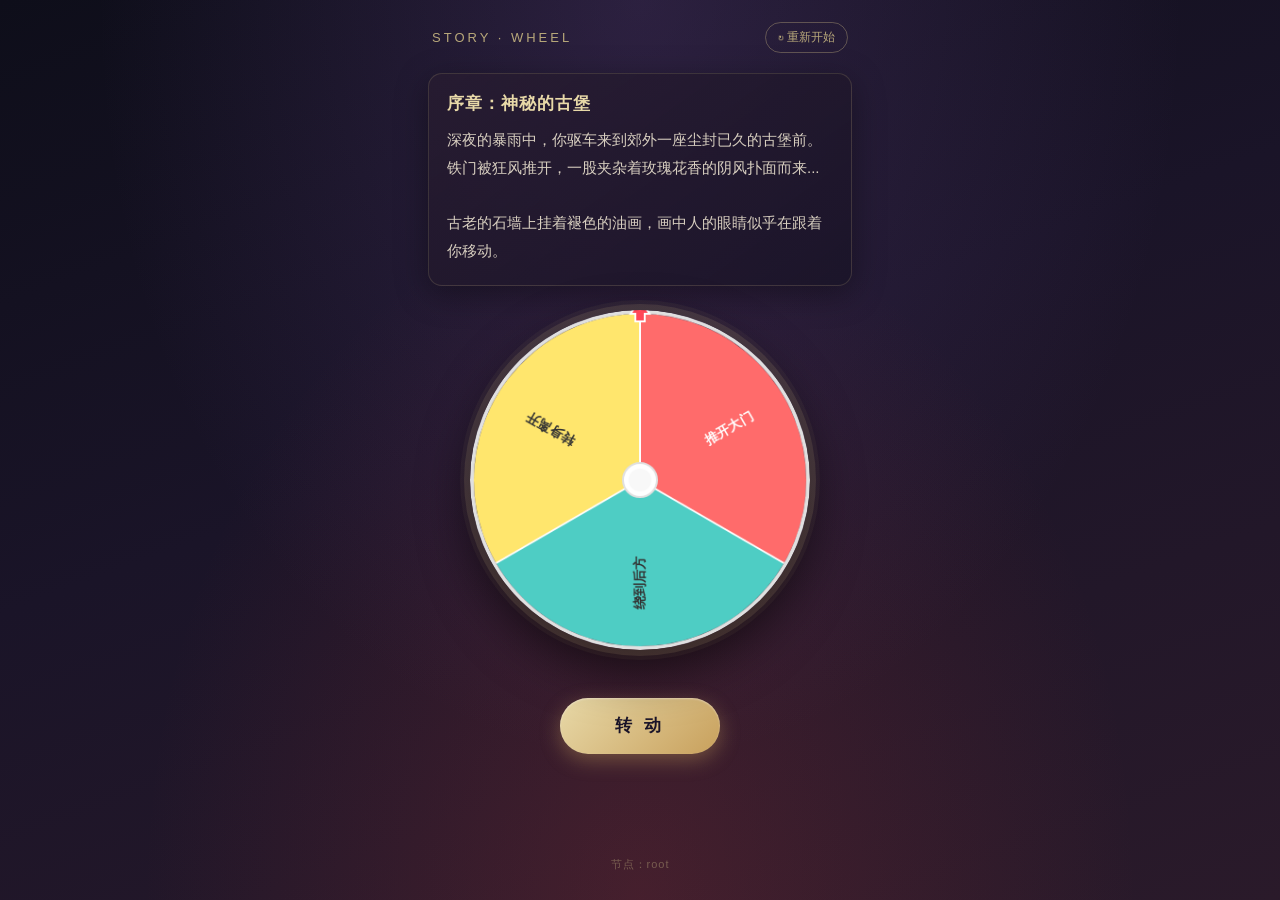
==== index.html @ 7b937f04 "init" ====
<!DOCTYPE html>
<html lang="zh-CN">
<head>
  <meta charset="UTF-8" />
  <meta name="viewport" content="width=device-width, initial-scale=1.0" />
  <title>转盘故事 · 入口</title>
  <script src="js/core/Config.js"></script>
  <script src="js/core/Storage.js"></script>
  <script>
    (function () {
      try {
        const s = Storage.get(CONFIG.STORAGE_KEYS.ADMIN_SESSION);
        if (s && s.loggedIn) {
          location.replace('admin-dashboard.html');
          return;
        }
      } catch (e) {}
      location.replace('play.html');
    })();
  </script>
</head>
<body>
</body>
</html>
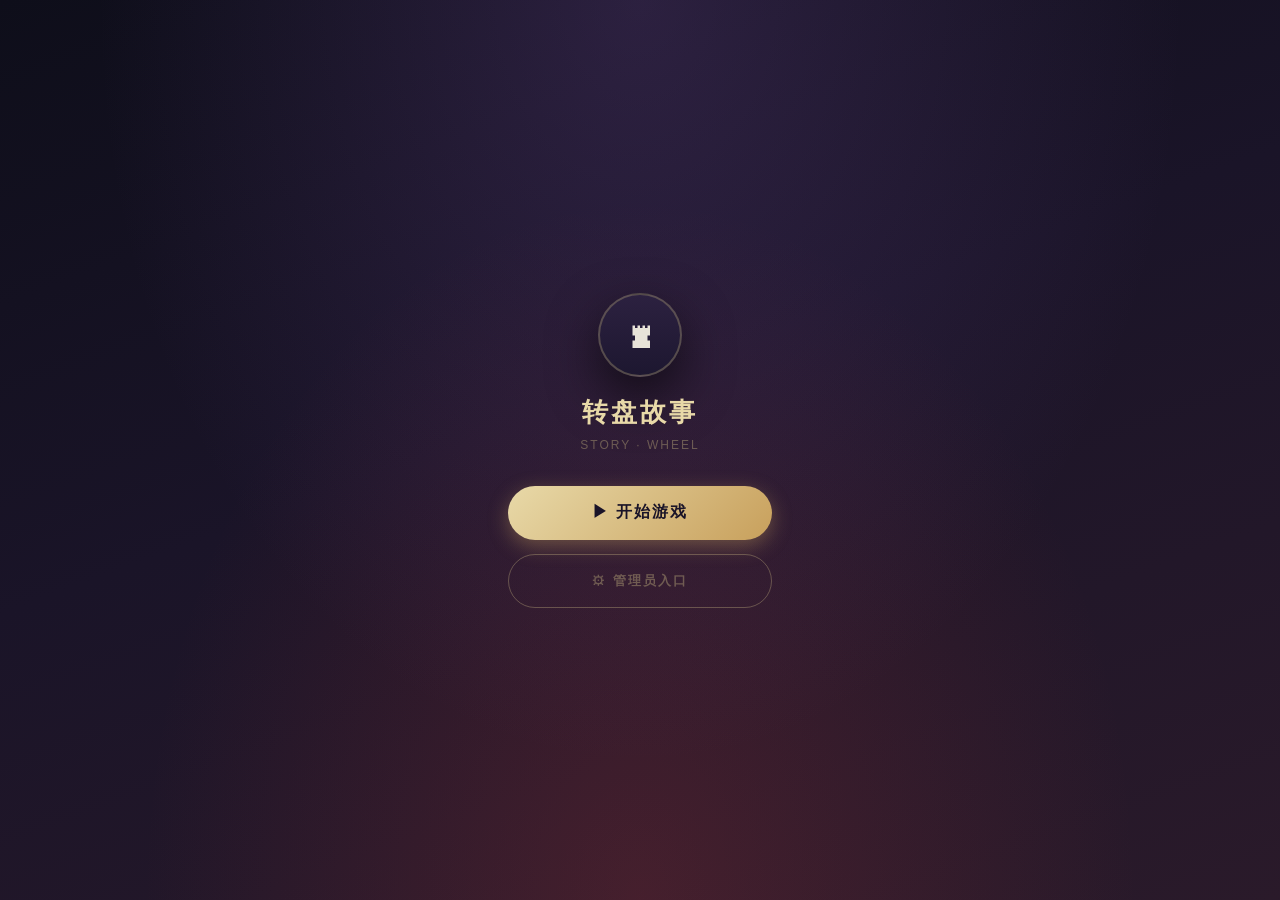
==== commit 5c965517: "V2??:????3s?????????????????BGM??????? - ?????????3s???:?????????,?????????,?????????? - ??????????(" ====
--- a/index.html
+++ b/index.html
@@ -2,23 +2,119 @@
 <html lang="zh-CN">
 <head>
   <meta charset="UTF-8" />
-  <meta name="viewport" content="width=device-width, initial-scale=1.0" />
-  <title>转盘故事 · 入口</title>
-  <script src="js/core/Config.js"></script>
-  <script src="js/core/Storage.js"></script>
+  <meta name="viewport" content="width=device-width, initial-scale=1.0, maximum-scale=1.0, user-scalable=no, viewport-fit=cover" />
+  <meta name="apple-mobile-web-app-capable" content="yes" />
+  <meta name="apple-mobile-web-app-status-bar-style" content="black-translucent" />
+  <meta name="theme-color" content="#1a1428" />
+  <title>转盘故事 · STORY WHEEL</title>
+  <link rel="stylesheet" href="css/play.css?v=20260905c" />
+  <script src="js/core/Config.js?v=20260905c"></script>
+  <script src="js/core/Storage.js?v=20260905c"></script>
+  <style>
+    body {
+      margin: 0;
+      min-height: 100vh;
+      min-height: -webkit-fill-available;
+      background: var(--page-bg);
+      display: flex;
+      align-items: center;
+      justify-content: center;
+      font-family: inherit;
+    }
+    .home-card {
+      text-align: center;
+      padding: 40px 28px;
+      max-width: 320px;
+      width: calc(100% - 48px);
+    }
+    .home-logo {
+      width: 84px;
+      height: 84px;
+      margin: 0 auto 18px;
+      border-radius: 50%;
+      border: 2px solid var(--modal-border);
+      background: var(--modal-bg);
+      display: flex;
+      align-items: center;
+      justify-content: center;
+      font-size: 40px;
+      box-shadow: var(--wheel-shadow);
+    }
+    .home-title {
+      font-size: 26px;
+      font-weight: 700;
+      letter-spacing: 3px;
+      color: var(--text-title);
+      margin: 0 0 8px;
+    }
+    .home-sub {
+      font-size: 12px;
+      letter-spacing: 2px;
+      color: var(--text-hint);
+      margin-bottom: 34px;
+    }
+    .home-btn {
+      display: flex;
+      align-items: center;
+      justify-content: center;
+      gap: 8px;
+      width: 100%;
+      height: 54px;
+      border-radius: 27px;
+      font-size: 16px;
+      font-weight: 600;
+      letter-spacing: 2px;
+      font-family: inherit;
+      cursor: pointer;
+      touch-action: manipulation;
+      transition: transform 0.15s, opacity 0.2s;
+    }
+    .home-btn:active { transform: scale(0.96); }
+    .home-btn-primary {
+      border: none;
+      color: var(--btn-solid-text);
+      background: var(--btn-solid-bg);
+      box-shadow: var(--btn-solid-shadow);
+      margin-bottom: 14px;
+    }
+    .home-btn-secondary {
+      border: 1px solid var(--fab-border);
+      background: transparent;
+      color: var(--text-hint);
+      font-size: 13px;
+    }
+  </style>
+</head>
+<body>
+
+  <div class="home-card">
+    <div class="home-logo">♜</div>
+    <h1 class="home-title">转盘故事</h1>
+    <div class="home-sub">STORY · WHEEL</div>
+    <button class="home-btn home-btn-primary" id="startBtn">▶ 开始游戏</button>
+    <button class="home-btn home-btn-secondary" id="adminEntryBtn">⚙ 管理员入口</button>
+  </div>
+
   <script>
     (function () {
-      try {
-        const s = Storage.get(CONFIG.STORAGE_KEYS.ADMIN_SESSION);
-        if (s && s.loggedIn) {
-          location.replace('admin-dashboard.html');
-          return;
-        }
-      } catch (e) {}
-      location.replace('play.html');
+      'use strict';
+
+      document.getElementById('startBtn').addEventListener('click', function () {
+        // 时间戳防缓存，确保进入的总是最新游玩页
+        location.href = 'play.html?_=' + Date.now();
+      });
+
+      document.getElementById('adminEntryBtn').addEventListener('click', function () {
+        // 已登录管理员直接进后台，否则前往独立登录页
+        var loggedIn = false;
+        try {
+          var s = Storage.get(CONFIG.STORAGE_KEYS.ADMIN_SESSION);
+          loggedIn = !!(s && s.loggedIn);
+        } catch (e) {}
+        location.href = loggedIn ? 'admin-dashboard.html' : 'admin-login.html';
+      });
     })();
   </script>
-</head>
-<body>
+
 </body>
 </html>
--- a/css/play.css
+++ b/css/play.css
@@ -0,0 +1,920 @@
+/* ============ 主题变量（暗夜=默认，白昼=data-theme='light'） ============ */
+
+:root {
+  --page-bg:
+    radial-gradient(ellipse at top, rgba(120, 80, 160, 0.25), transparent 60%),
+    radial-gradient(ellipse at bottom, rgba(200, 60, 60, 0.2), transparent 55%),
+    linear-gradient(160deg, #0e0e1a 0%, #1a1428 45%, #2a1a2a 100%);
+  --text-main: #e8e3d8;
+  --text-title: #e8d9a8;
+  --text-body: #d8cfc0;
+  --text-accent: #b8a87a;
+  --text-hint: rgba(184, 168, 122, 0.45);
+
+  --card-bg: linear-gradient(145deg, rgba(40, 28, 48, 0.75), rgba(26, 20, 40, 0.85));
+  --card-border: rgba(184, 168, 122, 0.2);
+  --card-shadow: 0 8px 32px rgba(0, 0, 0, 0.35);
+
+  --chip-bg: rgba(184, 168, 122, 0.08);
+  --chip-border: rgba(184, 168, 122, 0.2);
+
+  --btn-solid-text: #1a1428;
+  --btn-solid-bg: linear-gradient(135deg, #e8d9a8 0%, #c8a05c 100%);
+  --btn-solid-shadow: 0 6px 20px rgba(200, 160, 92, 0.4);
+
+  --fate-text: #c9b8ff;
+  --fate-border: rgba(170, 150, 218, 0.55);
+  --fate-bg: rgba(170, 150, 218, 0.12);
+  --fate-bg-active: rgba(170, 150, 218, 0.28);
+
+  --wheel-ring: rgba(184, 168, 122, 0.15);
+  --wheel-ring-soft: rgba(184, 168, 122, 0.06);
+  --wheel-shadow: 0 20px 50px rgba(0, 0, 0, 0.6);
+
+  --overlay-mask: rgba(8, 5, 15, 0.72);
+  --modal-bg: linear-gradient(180deg, #2c2140, #1d1730); /* 垂直渐变：侧边栏把手与抽屉同高，接缝处渐变相位一致，无缝融合 */
+  --modal-border: rgba(184, 168, 122, 0.35);
+  --modal-input-bg: rgba(0, 0, 0, 0.3);
+  --modal-input-border: rgba(184, 168, 122, 0.35);
+
+  --fab-bg: rgba(40, 28, 48, 0.85);
+  --fab-border: rgba(184, 168, 122, 0.4);
+  --fab-text: #b8a87a;
+
+  --theme-dot-border: rgba(255, 255, 255, 0.35);
+  --theme-dot-active: #e8d9a8;
+
+  --history-item-bg: rgba(255, 255, 255, 0.035);
+  --history-item-border: rgba(184, 168, 122, 0.15);
+  --scrollbar-thumb: rgba(184, 168, 122, 0.3);
+
+  --ending-badge-bg: rgba(200, 80, 80, 0.25);
+  --ending-badge-text: #f4a8a0;
+  --ending-badge-border: rgba(200, 80, 80, 0.4);
+
+  --toast-bg: rgba(184, 168, 122, 0.08);
+  --error-text: #f4a8a0;
+}
+
+body[data-theme='light'] {
+  --page-bg:
+    radial-gradient(ellipse at top, rgba(255, 226, 160, 0.55), transparent 60%),
+    radial-gradient(ellipse at bottom, rgba(255, 190, 170, 0.35), transparent 55%),
+    linear-gradient(160deg, #f7f2e5 0%, #fdfaf2 45%, #f2ecdc 100%);
+  --text-main: #3a3428;
+  --text-title: #8a6a20;
+  --text-body: #4c4438;
+  --text-accent: #9a7b2e;
+  --text-hint: rgba(122, 100, 50, 0.5);
+
+  --card-bg: linear-gradient(145deg, rgba(255, 255, 255, 0.92), rgba(248, 242, 228, 0.92));
+  --card-border: rgba(150, 120, 60, 0.25);
+  --card-shadow: 0 8px 32px rgba(120, 90, 40, 0.18);
+
+  --chip-bg: rgba(150, 120, 60, 0.08);
+  --chip-border: rgba(150, 120, 60, 0.25);
+
+  --btn-solid-text: #fffaf0;
+  --btn-solid-bg: linear-gradient(135deg, #c8a05c 0%, #a87f38 100%);
+  --btn-solid-shadow: 0 6px 20px rgba(170, 130, 60, 0.35);
+
+  --fate-text: #6a4fc0;
+  --fate-border: rgba(120, 95, 200, 0.5);
+  --fate-bg: rgba(120, 95, 200, 0.1);
+  --fate-bg-active: rgba(120, 95, 200, 0.24);
+
+  --wheel-ring: rgba(150, 120, 60, 0.22);
+  --wheel-ring-soft: rgba(150, 120, 60, 0.1);
+  --wheel-shadow: 0 20px 50px rgba(120, 90, 40, 0.28);
+
+  --overlay-mask: rgba(60, 50, 35, 0.55);
+  --modal-bg: linear-gradient(180deg, #fffdf6, #f4eddc); /* 同上，垂直渐变保证把手无缝 */
+  --modal-border: rgba(150, 120, 60, 0.4);
+  --modal-input-bg: rgba(255, 255, 255, 0.85);
+  --modal-input-border: rgba(150, 120, 60, 0.4);
+
+  --fab-bg: rgba(255, 252, 244, 0.92);
+  --fab-border: rgba(150, 120, 60, 0.45);
+  --fab-text: #9a7b2e;
+
+  --theme-dot-border: rgba(90, 70, 35, 0.4);
+  --theme-dot-active: #9a7b2e;
+
+  --history-item-bg: rgba(150, 120, 60, 0.06);
+  --history-item-border: rgba(150, 120, 60, 0.18);
+  --scrollbar-thumb: rgba(150, 120, 60, 0.35);
+
+  --ending-badge-bg: rgba(200, 80, 80, 0.14);
+  --ending-badge-text: #c05050;
+  --ending-badge-border: rgba(200, 80, 80, 0.35);
+
+  --toast-bg: rgba(150, 120, 60, 0.08);
+  --error-text: #c05050;
+}
+
+/* ============ 基础 ============ */
+
+* { box-sizing: border-box; margin: 0; padding: 0; -webkit-tap-highlight-color: transparent; }
+
+html, body {
+  width: 100%;
+  height: 100%;
+  font-family: -apple-system, BlinkMacSystemFont, "PingFang SC", "Microsoft YaHei", sans-serif;
+  color: var(--text-main);
+  overflow-x: hidden;
+  -webkit-font-smoothing: antialiased;
+  -moz-osx-font-smoothing: grayscale;
+  touch-action: manipulation;
+  overscroll-behavior-y: none;
+  text-size-adjust: 100%;
+}
+
+body {
+  min-height: 100vh;
+  min-height: -webkit-fill-available;
+  min-height: fill-available;
+  background: var(--page-bg);
+  background-attachment: fixed;
+  padding-top: env(safe-area-inset-top);
+  padding-bottom: env(safe-area-inset-bottom);
+  padding-left: env(safe-area-inset-left);
+  padding-right: env(safe-area-inset-right);
+  transition: background 0.35s ease, color 0.35s ease;
+}
+
+.page {
+  max-width: 460px;
+  margin: 0 auto;
+  min-height: 100vh;
+  min-height: -webkit-fill-available;
+  padding: 16px 18px 28px;
+  display: flex;
+  flex-direction: column;
+  gap: 14px;
+}
+
+/* ============ 顶部导航 ============ */
+
+.nav-bar {
+  display: flex;
+  align-items: center;
+  justify-content: space-between;
+  padding: 6px 4px;
+  gap: 8px;
+}
+
+.nav-title {
+  font-size: 13px;
+  color: var(--text-accent);
+  letter-spacing: 3px;
+  text-transform: uppercase;
+  font-weight: 500;
+  flex: 1;
+  text-align: center;
+}
+
+.nav-home,
+.nav-restart {
+  background: transparent;
+  border: 1px solid var(--fab-border);
+  color: var(--text-accent);
+  font-size: 12px;
+  padding: 6px 12px;
+  border-radius: 18px;
+  cursor: pointer;
+  transition: background 0.15s, transform 0.1s;
+  font-family: inherit;
+  white-space: nowrap;
+  min-height: 30px;
+}
+
+/* 背景音乐开关：静音时按钮变灰、音符上叠加斜杠 */
+.nav-bgm {
+  width: 30px;
+  height: 30px;
+  border-radius: 50%;
+  background: transparent;
+  border: 1px solid var(--fab-border);
+  color: var(--text-accent);
+  font-size: 15px;
+  display: flex;
+  align-items: center;
+  justify-content: center;
+  cursor: pointer;
+  padding: 0;
+  font-family: inherit;
+  touch-action: manipulation;
+  transition: color 0.2s, border-color 0.2s, opacity 0.2s, transform 0.1s;
+  flex-shrink: 0;
+}
+.nav-bgm:active { transform: scale(0.92); }
+
+.bgm-note {
+  position: relative;
+  display: inline-block;
+  line-height: 1;
+}
+/* 静音斜杠：覆盖在音符上的 45° 短线 */
+.bgm-note::after {
+  content: '';
+  position: absolute;
+  left: -4px;
+  right: -4px;
+  top: 50%;
+  height: 1.6px;
+  border-radius: 1px;
+  background: currentColor;
+  transform: translateY(-50%) rotate(-45deg);
+  opacity: 0;
+  transition: opacity 0.15s;
+}
+
+.nav-bgm.muted {
+  color: var(--text-hint);
+  border-color: var(--fab-border);
+  opacity: 0.75;
+}
+.nav-bgm.muted .bgm-note::after { opacity: 1; }
+.nav-home:active,
+.nav-restart:active { background: var(--chip-bg); transform: scale(0.96); }
+.nav-restart:disabled { opacity: 0.4; cursor: not-allowed; }
+
+/* ============ 故事卡片 ============ */
+
+.story-card {
+  background: var(--card-bg);
+  border: 1px solid var(--card-border);
+  border-radius: 14px;
+  padding: 18px 18px 20px;
+  box-shadow: var(--card-shadow);
+  transition: opacity 0.2s, transform 0.2s, background 0.35s;
+}
+
+.story-card.card-transition {
+  animation: cardIn 0.32s ease-out;
+}
+
+@keyframes cardIn {
+  0%   { opacity: 0; transform: translateY(8px); }
+  100% { opacity: 1; transform: translateY(0); }
+}
+
+.story-title {
+  font-size: 17px;
+  font-weight: 600;
+  color: var(--text-title);
+  margin-bottom: 10px;
+  letter-spacing: 1px;
+  line-height: 1.4;
+}
+
+.story-content {
+  font-size: 15px;
+  line-height: 1.85;
+  color: var(--text-body);
+  white-space: pre-wrap;
+  word-break: break-word;
+  max-height: 200px;
+  overflow-y: auto;
+  padding-right: 4px;
+  -webkit-overflow-scrolling: touch;
+}
+
+.story-content::-webkit-scrollbar { width: 3px; }
+.story-content::-webkit-scrollbar-thumb { background: var(--scrollbar-thumb); border-radius: 2px; }
+
+.story-content.ending {
+  color: var(--text-title);
+  max-height: none;
+}
+
+.ending-badge {
+  display: inline-block;
+  font-size: 11px;
+  padding: 2px 10px;
+  border-radius: 10px;
+  background: var(--ending-badge-bg);
+  color: var(--ending-badge-text);
+  border: 1px solid var(--ending-badge-border);
+  margin-bottom: 10px;
+  letter-spacing: 1px;
+}
+
+/* ============ 转盘区 ============ */
+
+.wheel-section {
+  display: flex;
+  flex-direction: column;
+  align-items: center;
+  padding: 10px 0 6px;
+  gap: 8px;
+}
+
+.wheel-wrap {
+  position: relative;
+  width: 340px;
+  height: 340px;
+  max-width: 90vw;
+  max-height: 90vw;
+  display: flex;
+  align-items: center;
+  justify-content: center;
+}
+
+.wheel-wrap canvas {
+  width: 100% !important;
+  height: 100% !important;
+  border-radius: 50%;
+  box-shadow:
+    0 0 0 6px var(--wheel-ring),
+    0 0 0 10px var(--wheel-ring-soft),
+    var(--wheel-shadow);
+  display: block;
+}
+
+.selection-toast {
+  min-height: 24px;
+  font-size: 13px;
+  color: var(--text-accent);
+  text-align: center;
+  padding: 6px 14px;
+  border-radius: 16px;
+  background: var(--toast-bg);
+  border: 1px solid var(--chip-border);
+  opacity: 0;
+  transform: translateY(6px);
+  transition: opacity 0.3s, transform 0.3s;
+  pointer-events: none;
+  white-space: nowrap;
+  max-width: 90vw;
+  overflow: hidden;
+  text-overflow: ellipsis;
+}
+
+.selection-toast.show {
+  opacity: 1;
+  transform: translateY(0);
+}
+
+/* ============ 转动 / 逆天改命 按钮 ============ */
+
+.spin-btn-wrap {
+  display: flex;
+  justify-content: center;
+  align-items: center;
+  gap: 14px;
+  padding: 8px 0 10px;
+}
+
+.spin-btn {
+  width: 150px;
+  height: 56px;
+  border-radius: 28px;
+  border: none;
+  font-size: 17px;
+  font-weight: 700;
+  letter-spacing: 4px;
+  color: var(--btn-solid-text);
+  cursor: pointer;
+  background: var(--btn-solid-bg);
+  box-shadow:
+    var(--btn-solid-shadow),
+    inset 0 1px 2px rgba(255, 255, 255, 0.4);
+  transition: transform 0.1s, box-shadow 0.2s, opacity 0.2s;
+  user-select: none;
+  font-family: inherit;
+  touch-action: manipulation;
+}
+.spin-btn:active { transform: scale(0.96); box-shadow: 0 2px 8px rgba(200, 160, 92, 0.3); }
+.spin-btn:disabled {
+  opacity: 0.55;
+  cursor: not-allowed;
+  box-shadow: none;
+}
+
+.fate-btn {
+  min-width: 120px;
+  height: 56px;
+  padding: 0 22px;
+  border-radius: 28px;
+  border: 1.5px solid var(--fate-border);
+  font-size: 14px;
+  font-weight: 600;
+  letter-spacing: 1px;
+  color: var(--fate-text);
+  background: var(--fate-bg);
+  cursor: pointer;
+  transition: transform 0.1s, background 0.2s, opacity 0.2s;
+  user-select: none;
+  font-family: inherit;
+  touch-action: manipulation;
+  animation: fatePop 0.22s ease-out;
+}
+.fate-btn:active { transform: scale(0.96); background: var(--fate-bg-active); }
+.fate-btn:disabled { opacity: 0.4; cursor: not-allowed; }
+
+@keyframes fatePop {
+  0%   { opacity: 0; transform: scale(0.85); }
+  100% { opacity: 1; transform: scale(1); }
+}
+
+/* ============ 结局区 ============ */
+
+.ending-btn {
+  width: 180px;
+  height: 56px;
+  border-radius: 28px;
+  border: none;
+  font-size: 16px;
+  font-weight: 600;
+  letter-spacing: 3px;
+  color: var(--btn-solid-text);
+  cursor: pointer;
+  background: var(--btn-solid-bg);
+  box-shadow: var(--btn-solid-shadow);
+  transition: transform 0.1s, box-shadow 0.2s;
+  font-family: inherit;
+  touch-action: manipulation;
+}
+.ending-btn:active { transform: scale(0.96); box-shadow: 0 2px 8px rgba(200, 160, 92, 0.3); }
+
+.ending-btn-wrap {
+  display: flex;
+  flex-direction: column;
+  align-items: center;
+  gap: 10px;
+  padding: 20px 0 10px;
+}
+
+/* ============ 历史剧情区 ============ */
+
+.history-section {
+  margin-top: auto;
+  background: var(--card-bg);
+  border: 1px solid var(--card-border);
+  border-radius: 14px;
+  overflow: hidden;
+  transition: background 0.35s;
+}
+
+.history-header {
+  display: flex;
+  align-items: center;
+  justify-content: space-between;
+  padding: 10px 14px;
+}
+
+.history-title {
+  font-size: 13px;
+  color: var(--text-accent);
+  letter-spacing: 1px;
+  font-weight: 600;
+}
+
+.history-toggle {
+  background: transparent;
+  border: 1px solid var(--chip-border);
+  color: var(--text-accent);
+  font-size: 12px;
+  padding: 4px 14px;
+  border-radius: 14px;
+  cursor: pointer;
+  font-family: inherit;
+  min-height: 28px;
+  transition: background 0.15s, transform 0.1s;
+}
+.history-toggle:active { background: var(--chip-bg); transform: scale(0.95); }
+
+.history-list {
+  max-height: 220px;
+  overflow-y: auto;
+  padding: 2px 12px 12px;
+  -webkit-overflow-scrolling: touch;
+}
+
+.history-list::-webkit-scrollbar { width: 3px; }
+.history-list::-webkit-scrollbar-thumb { background: var(--scrollbar-thumb); border-radius: 2px; }
+
+/* 历史剧情：纯文本段落拼接，无分格卡片 */
+.history-para {
+  font-size: 12px;
+  line-height: 1.8;
+  color: var(--text-body);
+  white-space: pre-wrap;
+  word-break: break-word;
+  margin: 0;
+  padding: 8px 2px;
+}
+
+@keyframes historyIn {
+  0%   { opacity: 0; transform: translateY(6px); }
+  100% { opacity: 1; transform: translateY(0); }
+}
+
+/* ============ 主题侧边栏（左侧，默认收起，向右滑出） ============ */
+
+.sidebar-handle {
+  position: fixed;
+  left: 0;
+  top: 50%;
+  transform: translateY(-50%);
+  width: 22px;
+  height: 64px; /* 兜底高度；实际由 Theme.js 同步为抽屉内容高度 */
+  border: 1px solid var(--fab-border);
+  border-left: none;
+  border-radius: 0 16px 16px 0;
+  background: var(--fab-bg);
+  color: var(--fab-text);
+  font-size: 14px;
+  display: flex;
+  align-items: center;
+  justify-content: center;
+  cursor: pointer;
+  z-index: 70;
+  box-shadow: 2px 2px 10px rgba(0, 0, 0, 0.25);
+  transition: left 0.28s cubic-bezier(0.22, 0.9, 0.35, 1.2), transform 0.15s, background 0.35s, border-color 0.35s, box-shadow 0.35s, color 0.35s;
+  padding: 0;
+  font-family: inherit;
+  touch-action: manipulation;
+}
+.sidebar-handle:active { transform: translateY(-50%) scale(0.94); }
+/* 抽屉打开时，把手融入抽屉成为一体：
+   同背景、外框与抽屉边框连续衔接（左缘透明消除分界线）、去掉独立阴影，
+   左移 1px 与抽屉重叠，避免亚像素接缝 */
+.side-drawer.open ~ .sidebar-handle {
+  left: 175px;
+  background: var(--modal-bg);
+  border-color: var(--modal-border);
+  border-left-color: transparent;
+  box-shadow: none;
+  color: var(--text-title);
+}
+
+.side-drawer {
+  --drawer-w: 176px;
+  position: fixed;
+  left: 0;
+  top: 50%;
+  transform: translate(-110%, -50%);
+  width: var(--drawer-w);
+  background: var(--modal-bg);
+  border: 1px solid var(--modal-border);
+  border-left: none;
+  border-radius: 0 16px 16px 0;
+  padding: 16px 14px;
+  z-index: 69;
+  box-shadow: 4px 4px 24px rgba(0, 0, 0, 0.35);
+  transition: transform 0.28s cubic-bezier(0.22, 0.9, 0.35, 1.2);
+}
+/* 抽屉打开时右缘直角、去右边框，与把手外框连续衔接，构成一个完整轮廓 */
+.side-drawer.open {
+  transform: translate(0, -50%);
+  border-right: none;
+  border-top-right-radius: 0;
+  border-bottom-right-radius: 0;
+}
+
+.side-drawer-title {
+  font-size: 13px;
+  font-weight: 700;
+  color: var(--text-title);
+  letter-spacing: 1px;
+  margin-bottom: 12px;
+}
+
+/* 主题选项：纵向排列，每项 = 色块 + 文字，触控区域充足 */
+.side-drawer-row {
+  display: flex;
+  flex-direction: column;
+  gap: 10px;
+}
+
+.side-drawer-hint {
+  margin-top: 12px;
+  font-size: 11px;
+  color: var(--text-hint);
+}
+
+.theme-opt {
+  display: flex;
+  align-items: center;
+  gap: 10px;
+  width: 100%;
+  padding: 9px 12px;
+  border-radius: 12px;
+  border: 1.5px solid var(--theme-dot-border);
+  background: transparent;
+  color: var(--text-title);
+  font-size: 14px;
+  font-family: inherit;
+  cursor: pointer;
+  transition: transform 0.15s, border-color 0.2s, background 0.2s;
+  touch-action: manipulation;
+}
+.theme-opt:active { transform: scale(0.96); }
+.theme-opt.active {
+  border-color: var(--theme-dot-active);
+  background: var(--wheel-ring-soft);
+}
+
+.theme-opt-dot {
+  width: 26px;
+  height: 26px;
+  border-radius: 50%;
+  border: 2px solid var(--theme-dot-border);
+  flex-shrink: 0;
+}
+.theme-dot-light { background: #fdfaf2; }
+.theme-dot-dark  { background: #17121f; }
+.theme-opt.active .theme-opt-dot { border-color: var(--theme-dot-active); }
+
+.drawer-mask {
+  position: fixed;
+  inset: 0;
+  z-index: 68;
+  background: transparent;
+}
+
+/* ============ 管理员入口（右下角小圆点） ============ */
+
+.admin-fab {
+  position: fixed;
+  right: 14px;
+  bottom: calc(14px + env(safe-area-inset-bottom));
+  width: 40px;
+  height: 40px;
+  border-radius: 50%;
+  border: 1px solid var(--fab-border);
+  background: var(--fab-bg);
+  color: var(--fab-text);
+  font-size: 18px;
+  line-height: 1;
+  display: flex;
+  align-items: center;
+  justify-content: center;
+  cursor: pointer;
+  z-index: 60;
+  box-shadow: 0 4px 14px rgba(0, 0, 0, 0.25);
+  transition: transform 0.15s, background 0.35s;
+  padding: 0;
+  font-family: inherit;
+  touch-action: manipulation;
+}
+.admin-fab:active { transform: scale(0.9) rotate(30deg); }
+
+/* ============ 管理员登录弹窗 ============ */
+
+.modal-mask {
+  position: fixed;
+  inset: 0;
+  background: var(--overlay-mask);
+  z-index: 100;
+  display: flex;
+  align-items: center;
+  justify-content: center;
+  padding: 24px;
+  animation: maskIn 0.2s ease-out;
+}
+
+@keyframes maskIn {
+  0%   { opacity: 0; }
+  100% { opacity: 1; }
+}
+
+.modal-card {
+  width: 100%;
+  max-width: 320px;
+  background: var(--modal-bg);
+  border: 1px solid var(--modal-border);
+  border-radius: 16px;
+  padding: 22px 20px 18px;
+  box-shadow: 0 16px 48px rgba(0, 0, 0, 0.4);
+  animation: modalIn 0.25s ease-out;
+}
+
+@keyframes modalIn {
+  0%   { opacity: 0; transform: translateY(14px) scale(0.97); }
+  100% { opacity: 1; transform: translateY(0) scale(1); }
+}
+
+.modal-title {
+  font-size: 16px;
+  font-weight: 700;
+  color: var(--text-title);
+  text-align: center;
+  letter-spacing: 2px;
+  margin-bottom: 16px;
+}
+
+.modal-input {
+  width: 100%;
+  height: 44px;
+  border-radius: 10px;
+  border: 1px solid var(--modal-input-border);
+  background: var(--modal-input-bg);
+  color: var(--text-main);
+  font-size: 14px;
+  padding: 0 14px;
+  margin-bottom: 12px;
+  outline: none;
+  font-family: inherit;
+  transition: border-color 0.2s;
+  -webkit-appearance: none;
+  appearance: none;
+}
+.modal-input:focus { border-color: var(--theme-dot-active); }
+.modal-input::placeholder { color: var(--text-hint); }
+
+.modal-error {
+  min-height: 18px;
+  font-size: 12px;
+  color: var(--error-text);
+  text-align: center;
+  margin-bottom: 6px;
+}
+
+.modal-btns {
+  display: flex;
+  gap: 10px;
+}
+
+.modal-btn {
+  flex: 1;
+  height: 42px;
+  border-radius: 21px;
+  border: none;
+  font-size: 14px;
+  font-weight: 600;
+  letter-spacing: 1px;
+  cursor: pointer;
+  font-family: inherit;
+  touch-action: manipulation;
+  transition: transform 0.1s, opacity 0.2s;
+}
+.modal-btn:active { transform: scale(0.96); }
+
+.modal-btn-cancel {
+  background: transparent;
+  border: 1px solid var(--chip-border);
+  color: var(--text-accent);
+}
+
+.modal-btn-confirm {
+  background: var(--btn-solid-bg);
+  color: var(--btn-solid-text);
+  box-shadow: var(--btn-solid-shadow);
+}
+.modal-btn-confirm:disabled { opacity: 0.5; cursor: not-allowed; }
+
+/* 逆天改命副标题（显示回退目标节点） */
+.fate-subtitle {
+  font-size: 12px;
+  color: var(--text-hint);
+  text-align: center;
+  margin: -8px 0 10px;
+}
+
+/* ---- 管理员登录弹窗（重新设计） ---- */
+
+.login-card {
+  position: relative;
+  text-align: center;
+  padding-top: 26px;
+}
+
+.modal-close {
+  position: absolute;
+  top: 10px;
+  right: 10px;
+  width: 30px;
+  height: 30px;
+  border-radius: 50%;
+  border: 1px solid var(--chip-border);
+  background: transparent;
+  color: var(--text-accent);
+  font-size: 13px;
+  line-height: 1;
+  cursor: pointer;
+  transition: transform 0.15s, background 0.15s;
+  padding: 0;
+  font-family: inherit;
+  touch-action: manipulation;
+}
+.modal-close:active { transform: scale(0.9); background: var(--chip-bg); }
+
+.login-logo {
+  width: 56px;
+  height: 56px;
+  margin: 0 auto 12px;
+  border-radius: 18px;
+  background: var(--btn-solid-bg);
+  color: var(--btn-solid-text);
+  font-size: 28px;
+  display: flex;
+  align-items: center;
+  justify-content: center;
+  box-shadow: var(--btn-solid-shadow), inset 0 1px 2px rgba(255, 255, 255, 0.4);
+}
+
+.modal-subtitle {
+  font-size: 11px;
+  color: var(--text-hint);
+  letter-spacing: 2px;
+  margin: -4px 0 16px;
+}
+
+.login-field {
+  position: relative;
+  margin-bottom: 12px;
+}
+
+.login-field-icon {
+  position: absolute;
+  left: 13px;
+  top: 50%;
+  transform: translateY(-50%);
+  font-size: 14px;
+  pointer-events: none;
+  opacity: 0.75;
+}
+
+.login-input {
+  height: 46px;
+  padding-left: 40px !important;
+  text-align: left;
+}
+
+.login-btn {
+  width: 100%;
+  height: 46px;
+  margin-top: 4px;
+  letter-spacing: 2px;
+}
+
+/* 逆天改命扇区选择列表 */
+.fate-list {
+  max-height: 260px;
+  overflow-y: auto;
+  margin-bottom: 14px;
+  -webkit-overflow-scrolling: touch;
+}
+
+.fate-option {
+  display: flex;
+  align-items: center;
+  gap: 10px;
+  width: 100%;
+  padding: 12px 14px;
+  margin-top: 8px;
+  border-radius: 10px;
+  border: 1px solid var(--history-item-border);
+  background: var(--history-item-bg);
+  color: var(--text-main);
+  font-size: 14px;
+  font-family: inherit;
+  cursor: pointer;
+  text-align: left;
+  transition: transform 0.1s, background 0.2s;
+  touch-action: manipulation;
+}
+.fate-option:active { transform: scale(0.97); background: var(--fate-bg-active); }
+
+.fate-option-color {
+  width: 18px;
+  height: 18px;
+  border-radius: 50%;
+  border: 1px solid rgba(255, 255, 255, 0.4);
+  flex-shrink: 0;
+}
+
+.fate-option-text { flex: 1; }
+
+.fate-option-angle {
+  font-size: 12px;
+  color: var(--text-hint);
+}
+
+/* ============ 空态 ============ */
+
+.empty-hint {
+  padding: 40px 20px;
+  text-align: center;
+  color: var(--text-hint);
+  font-size: 14px;
+  line-height: 1.8;
+}
+
+/* ============ 响应式 ============ */
+
+@media (max-width: 380px) {
+  .page { padding: 12px 14px 20px; gap: 10px; }
+  .story-title { font-size: 16px; }
+  .story-content { font-size: 14px; max-height: 180px; }
+  .spin-btn { width: 132px; font-size: 16px; }
+  .fate-btn { min-width: 104px; padding: 0 16px; font-size: 13px; }
+}
+
+@media (max-height: 640px) {
+  .story-content { max-height: 140px; }
+  .history-list { max-height: 150px; }
+}
